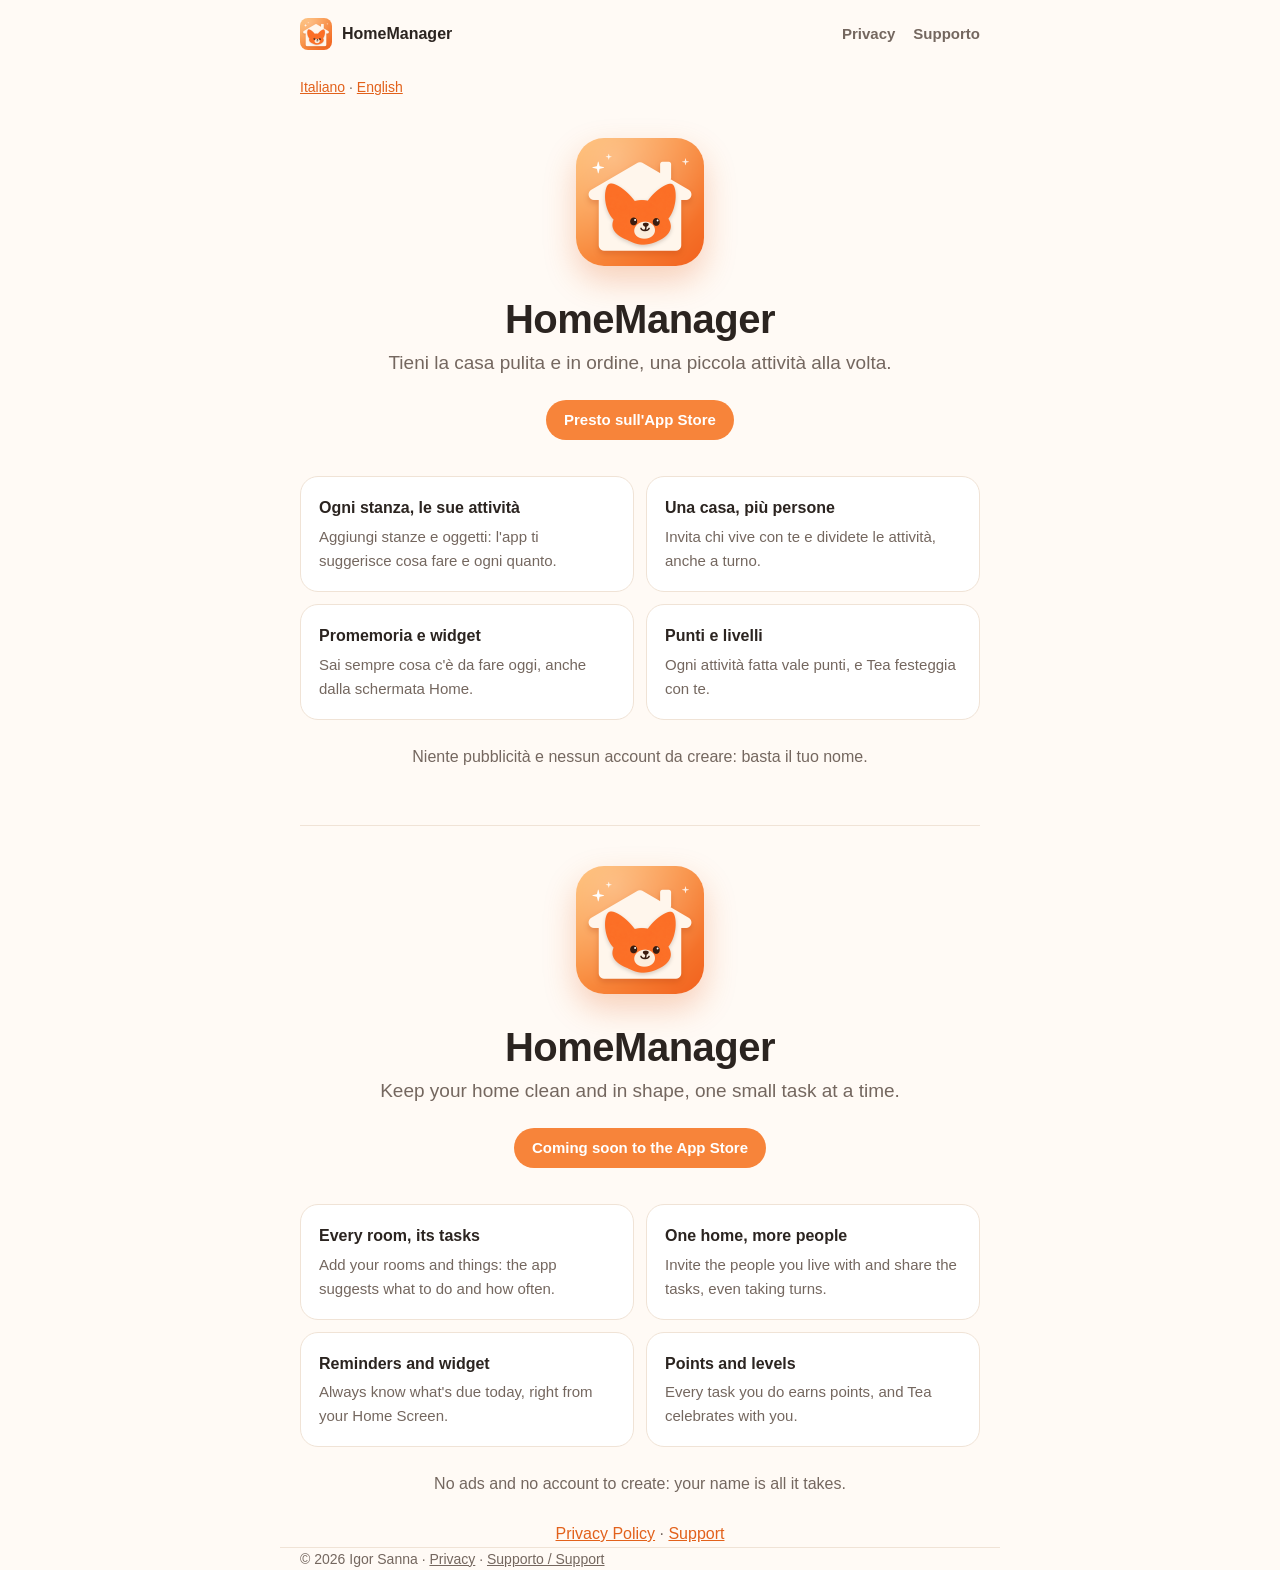
==== index.html @ e731cef8 "Add files via upload" ====
<!doctype html>
<html lang="it">
<head>
  <meta charset="utf-8">
  <meta name="viewport" content="width=device-width, initial-scale=1">
  <title>HomeManager</title>
  <meta name="description" content="HomeManager: tieni la casa pulita e in ordine, una piccola attività alla volta.">
  <link rel="icon" href="favicon.png">
  <link rel="apple-touch-icon" href="apple-touch-icon.png">
  <link rel="stylesheet" href="style.css">
</head>
<body>
  <header>
    <div class="wrap bar">
      <a class="brand" href="./"><img src="icon.png" alt=""> HomeManager</a>
      <nav>
        <a href="privacy.html">Privacy</a>
        <a href="support.html">Supporto</a>
      </nav>
    </div>
  </header>

  <main class="wrap">
    <p class="lang"><a href="#it">Italiano</a> · <a href="#en">English</a></p>

    <section id="it" lang="it">
      <div class="hero">
        <img src="icon.png" alt="L'icona di HomeManager: Tea, la volpe, in una casetta">
        <h1>HomeManager</h1>
        <p>Tieni la casa pulita e in ordine, una piccola attività alla volta.</p>
        <span class="pill">Presto sull'App Store</span>
      </div>

      <div class="features">
        <div class="feature">
          <h3>Ogni stanza, le sue attività</h3>
          <p>Aggiungi stanze e oggetti: l'app ti suggerisce cosa fare e ogni quanto.</p>
        </div>
        <div class="feature">
          <h3>Una casa, più persone</h3>
          <p>Invita chi vive con te e dividete le attività, anche a turno.</p>
        </div>
        <div class="feature">
          <h3>Promemoria e widget</h3>
          <p>Sai sempre cosa c'è da fare oggi, anche dalla schermata Home.</p>
        </div>
        <div class="feature">
          <h3>Punti e livelli</h3>
          <p>Ogni attività fatta vale punti, e Tea festeggia con te.</p>
        </div>
      </div>

      <p class="note">Niente pubblicità e nessun account da creare: basta il tuo nome.</p>
    </section>

    <hr class="sep">

    <section id="en" lang="en">
      <div class="hero">
        <img src="icon.png" alt="The HomeManager icon: Tea the fox in a little house">
        <h1>HomeManager</h1>
        <p>Keep your home clean and in shape, one small task at a time.</p>
        <span class="pill">Coming soon to the App Store</span>
      </div>

      <div class="features">
        <div class="feature">
          <h3>Every room, its tasks</h3>
          <p>Add your rooms and things: the app suggests what to do and how often.</p>
        </div>
        <div class="feature">
          <h3>One home, more people</h3>
          <p>Invite the people you live with and share the tasks, even taking turns.</p>
        </div>
        <div class="feature">
          <h3>Reminders and widget</h3>
          <p>Always know what's due today, right from your Home Screen.</p>
        </div>
        <div class="feature">
          <h3>Points and levels</h3>
          <p>Every task you do earns points, and Tea celebrates with you.</p>
        </div>
      </div>

      <p class="note">No ads and no account to create: your name is all it takes.</p>
      <p class="note"><a href="privacy.html#en">Privacy Policy</a> · <a href="support.html#en">Support</a></p>
    </section>
  </main>

  <footer class="wrap">
    © 2026 Igor Sanna · <a href="privacy.html">Privacy</a> · <a href="support.html">Supporto / Support</a>
  </footer>
</body>
</html>
---- style.css ----
:root {
  color-scheme: light dark;
  --bg: #fffaf5;
  --text: #2b2420;
  --muted: #74675f;
  --card: #ffffff;
  --line: #f0e3d6;
  --accent: #e2611b;
  --pill: #f7843a;
}

@media (prefers-color-scheme: dark) {
  :root {
    --bg: #1b1613;
    --text: #f5ede6;
    --muted: #b2a59b;
    --card: #26201b;
    --line: #3a302a;
    --accent: #ff9a5c;
  }
}

* {
  box-sizing: border-box;
}

html {
  -webkit-text-size-adjust: 100%;
}

body {
  margin: 0;
  background: var(--bg);
  color: var(--text);
  font: 16px/1.6 -apple-system, BlinkMacSystemFont, "Segoe UI", Roboto, Helvetica, Arial, sans-serif;
}

a {
  color: var(--accent);
}

.wrap {
  max-width: 720px;
  margin: 0 auto;
  padding: 0 20px;
}

/* Header */

.bar {
  display: flex;
  align-items: center;
  justify-content: space-between;
  gap: 12px;
  padding-top: 18px;
  padding-bottom: 18px;
}

.brand {
  display: flex;
  align-items: center;
  gap: 10px;
  color: var(--text);
  font-weight: 700;
  text-decoration: none;
}

.brand img {
  width: 32px;
  height: 32px;
  border-radius: 8px;
}

nav {
  display: flex;
  gap: 18px;
}

nav a {
  color: var(--muted);
  font-size: 15px;
  font-weight: 600;
  text-decoration: none;
}

nav a[aria-current="page"] {
  color: var(--text);
}

.lang {
  margin: 8px 0 0;
  color: var(--muted);
  font-size: 14px;
}

/* Home */

.hero {
  padding: 40px 0 36px;
  text-align: center;
}

.hero img {
  width: 128px;
  height: 128px;
  border-radius: 28px;
  box-shadow: 0 14px 32px rgba(226, 97, 27, 0.28);
}

.hero h1 {
  margin: 22px 0 6px;
  font-family: ui-rounded, "SF Pro Rounded", -apple-system, BlinkMacSystemFont, sans-serif;
  font-size: 40px;
  line-height: 1.15;
  letter-spacing: -0.5px;
}

.hero p {
  max-width: 28em;
  text-wrap: balance;
  margin: 0 auto;
  color: var(--muted);
  font-size: 19px;
}

.pill {
  display: inline-block;
  margin-top: 22px;
  padding: 8px 18px;
  border-radius: 999px;
  background: var(--pill);
  color: #fff;
  font-size: 15px;
  font-weight: 700;
}

.features {
  display: grid;
  grid-template-columns: repeat(auto-fit, minmax(260px, 1fr));
  gap: 12px;
}

.feature {
  padding: 18px;
  border: 1px solid var(--line);
  border-radius: 18px;
  background: var(--card);
}

.feature h3 {
  margin: 0 0 4px;
  font-size: 16px;
}

.feature p {
  margin: 0;
  color: var(--muted);
  font-size: 15px;
}

.note {
  margin: 24px 0 0;
  color: var(--muted);
  text-align: center;
}

/* Documents (privacy, support) */

.doc h1 {
  margin: 28px 0 4px;
  font-size: 32px;
  line-height: 1.2;
}

.doc h2 {
  margin: 34px 0 6px;
  font-size: 20px;
}

.doc h3 {
  margin: 22px 0 4px;
  font-size: 17px;
}

.updated {
  margin: 0 0 20px;
  color: var(--muted);
  font-size: 14px;
}

.doc ul {
  padding-left: 22px;
}

.doc li {
  margin-bottom: 6px;
}

.box {
  margin: 20px 0;
  padding: 16px 18px;
  border: 1px solid var(--line);
  border-radius: 16px;
  background: var(--card);
}

.box p {
  margin: 0;
}

.box ul {
  margin: 0;
}

hr.sep {
  margin: 56px 0 0;
  border: 0;
  border-top: 1px solid var(--line);
}

/* Footer */

footer {
  margin-top: 56px;
  padding-top: 24px;
  padding-bottom: 48px;
  border-top: 1px solid var(--line);
  color: var(--muted);
  font-size: 14px;
}

footer a {
  color: var(--muted);
}

@media (max-width: 420px) {
  .hero h1 {
    font-size: 34px;
  }

  .doc h1 {
    font-size: 28px;
  }

  nav {
    gap: 14px;
  }
}
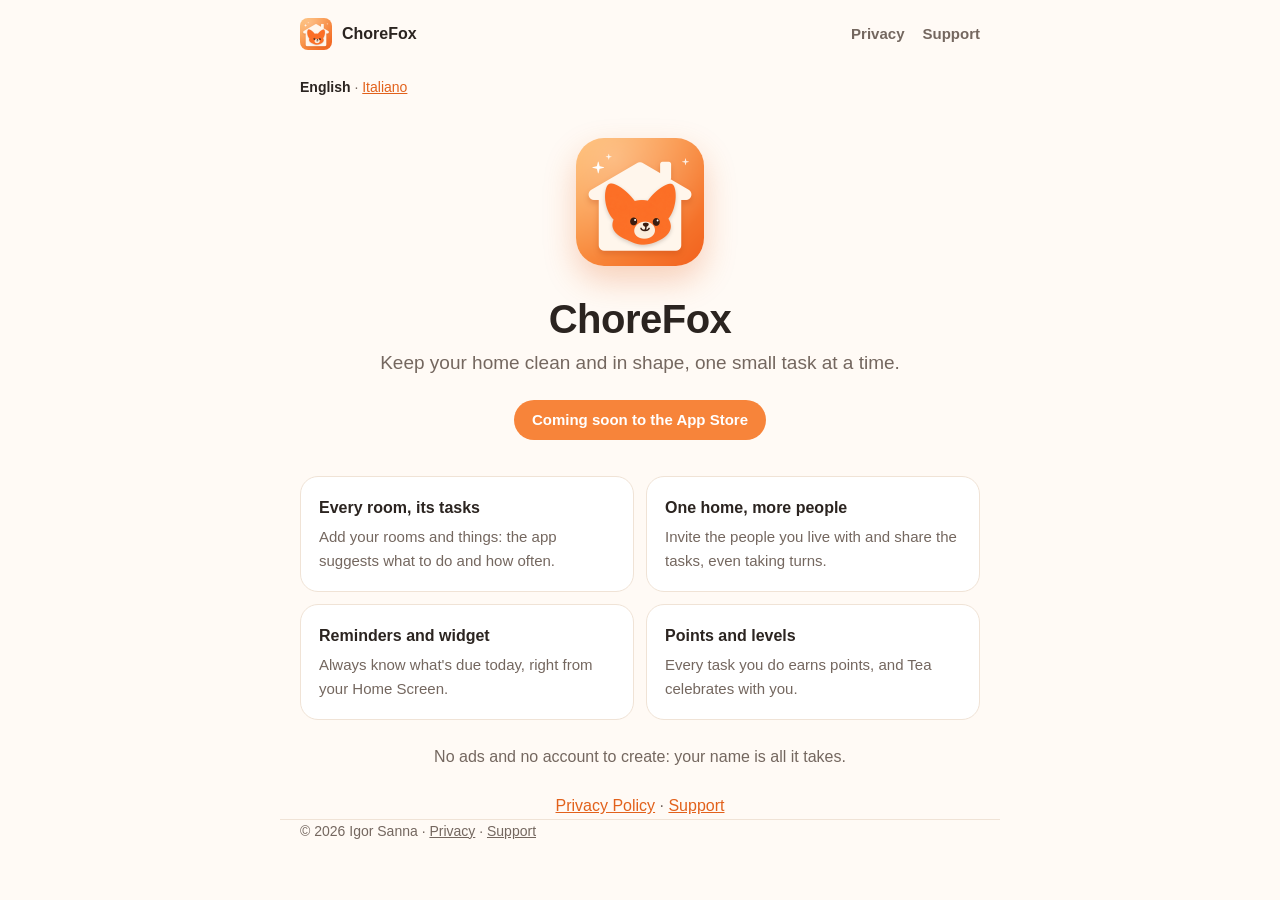
==== commit c5726140: "Add files via upload Inglese come lingua principale, email di contatto e scelta della lingua" ====
--- a/index.html
+++ b/index.html
@@ -1,64 +1,33 @@
 <!doctype html>
-<html lang="it">
+<html lang="en" data-title-it="ChoreFox">
 <head>
   <meta charset="utf-8">
   <meta name="viewport" content="width=device-width, initial-scale=1">
-  <title>HomeManager</title>
-  <meta name="description" content="HomeManager: tieni la casa pulita e in ordine, una piccola attività alla volta.">
+  <title>ChoreFox</title>
+  <meta name="description" content="ChoreFox: keep your home clean and in shape, one small task at a time.">
   <link rel="icon" href="favicon.png">
   <link rel="apple-touch-icon" href="apple-touch-icon.png">
   <link rel="stylesheet" href="style.css">
+  <script src="lang.js"></script>
 </head>
 <body>
   <header>
     <div class="wrap bar">
-      <a class="brand" href="./"><img src="icon.png" alt=""> HomeManager</a>
+      <a class="brand" href="./"><img src="icon.png" alt=""> ChoreFox</a>
       <nav>
         <a href="privacy.html">Privacy</a>
-        <a href="support.html">Supporto</a>
+        <a href="support.html"><span class="t-en">Support</span><span class="t-it">Supporto</span></a>
       </nav>
     </div>
   </header>
 
   <main class="wrap">
-    <p class="lang"><a href="#it">Italiano</a> · <a href="#en">English</a></p>
-
-    <section id="it" lang="it">
-      <div class="hero">
-        <img src="icon.png" alt="L'icona di HomeManager: Tea, la volpe, in una casetta">
-        <h1>HomeManager</h1>
-        <p>Tieni la casa pulita e in ordine, una piccola attività alla volta.</p>
-        <span class="pill">Presto sull'App Store</span>
-      </div>
-
-      <div class="features">
-        <div class="feature">
-          <h3>Ogni stanza, le sue attività</h3>
-          <p>Aggiungi stanze e oggetti: l'app ti suggerisce cosa fare e ogni quanto.</p>
-        </div>
-        <div class="feature">
-          <h3>Una casa, più persone</h3>
-          <p>Invita chi vive con te e dividete le attività, anche a turno.</p>
-        </div>
-        <div class="feature">
-          <h3>Promemoria e widget</h3>
-          <p>Sai sempre cosa c'è da fare oggi, anche dalla schermata Home.</p>
-        </div>
-        <div class="feature">
-          <h3>Punti e livelli</h3>
-          <p>Ogni attività fatta vale punti, e Tea festeggia con te.</p>
-        </div>
-      </div>
-
-      <p class="note">Niente pubblicità e nessun account da creare: basta il tuo nome.</p>
-    </section>
-
-    <hr class="sep">
+    <p class="lang"><a href="#en">English</a> · <a href="#it">Italiano</a></p>
 
     <section id="en" lang="en">
       <div class="hero">
-        <img src="icon.png" alt="The HomeManager icon: Tea the fox in a little house">
-        <h1>HomeManager</h1>
+        <img src="icon.png" alt="The ChoreFox icon: Tea the fox in a little house">
+        <h1>ChoreFox</h1>
         <p>Keep your home clean and in shape, one small task at a time.</p>
         <span class="pill">Coming soon to the App Store</span>
       </div>
@@ -85,10 +54,42 @@
       <p class="note">No ads and no account to create: your name is all it takes.</p>
       <p class="note"><a href="privacy.html#en">Privacy Policy</a> · <a href="support.html#en">Support</a></p>
     </section>
+
+    <hr class="sep">
+
+    <section id="it" lang="it">
+      <div class="hero">
+        <img src="icon.png" alt="L'icona di ChoreFox: Tea, la volpe, in una casetta">
+        <h1>ChoreFox</h1>
+        <p>Tieni la casa pulita e in ordine, una piccola attività alla volta.</p>
+        <span class="pill">Presto sull'App Store</span>
+      </div>
+
+      <div class="features">
+        <div class="feature">
+          <h3>Ogni stanza, le sue attività</h3>
+          <p>Aggiungi stanze e oggetti: l'app ti suggerisce cosa fare e ogni quanto.</p>
+        </div>
+        <div class="feature">
+          <h3>Una casa, più persone</h3>
+          <p>Invita chi vive con te e dividete le attività, anche a turno.</p>
+        </div>
+        <div class="feature">
+          <h3>Promemoria e widget</h3>
+          <p>Sai sempre cosa c'è da fare oggi, anche dalla schermata Home.</p>
+        </div>
+        <div class="feature">
+          <h3>Punti e livelli</h3>
+          <p>Ogni attività fatta vale punti, e Tea festeggia con te.</p>
+        </div>
+      </div>
+
+      <p class="note">Niente pubblicità e nessun account da creare: basta il tuo nome.</p>
+    </section>
   </main>
 
   <footer class="wrap">
-    © 2026 Igor Sanna · <a href="privacy.html">Privacy</a> · <a href="support.html">Supporto / Support</a>
+    © 2026 Igor Sanna · <a href="privacy.html">Privacy</a> · <a href="support.html"><span class="t-en">Support</span><span class="t-it">Supporto</span></a>
   </footer>
 </body>
 </html>
--- a/style.css
+++ b/style.css
@@ -218,6 +218,35 @@
   border-top: 1px solid var(--line);
 }
 
+/* Languages: lang.js shows one at a time. Without it both show, English
+   first, and the short labels stay in English. */
+
+html.show-en section[lang="it"],
+html.show-it section[lang="en"],
+html.show-en hr.sep,
+html.show-it hr.sep {
+  display: none;
+}
+
+.t-it {
+  display: none;
+}
+
+html.show-it .t-it {
+  display: inline;
+}
+
+html.show-it .t-en {
+  display: none;
+}
+
+html.show-en .lang a[href="#en"],
+html.show-it .lang a[href="#it"] {
+  color: var(--text);
+  font-weight: 600;
+  text-decoration: none;
+}
+
 /* Footer */
 
 footer {
